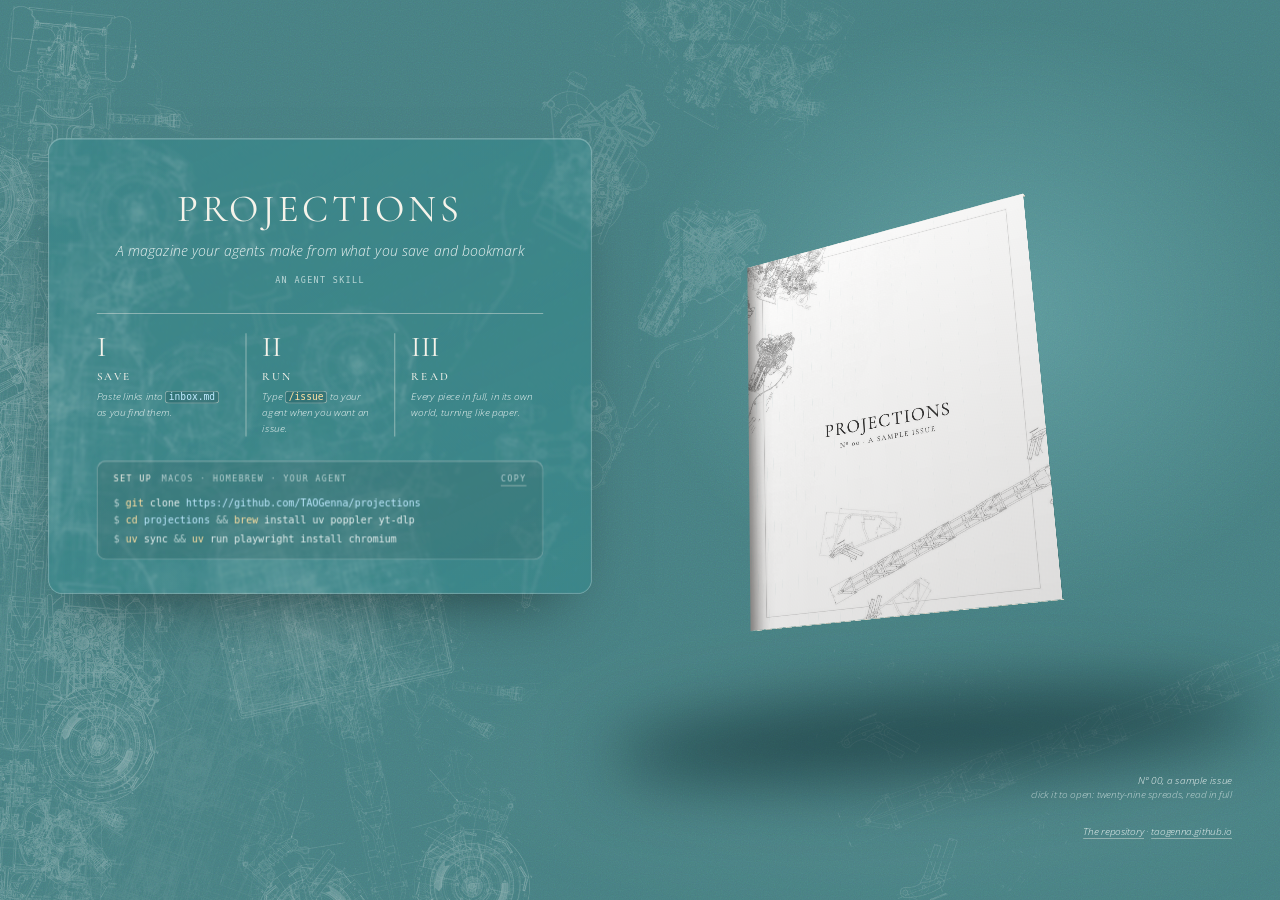
==== site/index.html @ 59bf190d "Projections A magazine your agents make from what you save and bookmark: every link read in full, in" ====
<!doctype html>
<html lang="en">
<head>
<meta charset="utf-8">
<meta name="viewport" content="width=device-width, initial-scale=1">
<title>Projections</title>
<meta name="description" content="A magazine your agents make from what you save and bookmark, on your own machine.">
<link rel="preconnect" href="https://fonts.googleapis.com">
<link rel="preconnect" href="https://fonts.gstatic.com" crossorigin>
<link href="https://fonts.googleapis.com/css2?family=Cormorant+Garamond:wght@400;500&family=Open+Sans:ital,wght@0,300;0,400;1,300&display=swap" rel="stylesheet">
<link rel="stylesheet" href="landing.css?v=94bffbba">
<style>
/* The landing: one portfolio page. The words in glass, the issue as a printed object, the cover's drawing imprinted
   across a teal ground, after the portfolio's bridge sheets. */
:root { --ground: #477f82; --ink: #f6f3ea; --body: #e8f1f0; --muted: rgba(236, 246, 245, .7); --line: rgba(246, 243, 234, .55);
  --lines: rgba(244, 250, 248, .32); --glow: rgba(150, 220, 222, .3); --glow2: rgba(255, 255, 255, .06); --shadow: rgba(8, 36, 40, .6);
  --glass-edge: rgba(255, 255, 255, .3); --glass-hi: rgba(255, 255, 255, .26); --inset: rgba(10, 45, 50, .22);
  --c-cmd: #ffe0a3; --c-str: #bfeaff; }
.light { position: fixed; inset: 0;  /* the ground fills the whole window; the lights sit where they fall on the page (--s: its scale) */
  background: radial-gradient(calc(620px * var(--s, 1)) calc(520px * var(--s, 1)) at calc(50% + 440px * var(--s, 1)) calc(50% - 170px * var(--s, 1)), var(--glow), transparent 72%),
              radial-gradient(calc(900px * var(--s, 1)) calc(300px * var(--s, 1)) at calc(50% + 350px * var(--s, 1)) calc(50% + 400px * var(--s, 1)), var(--glow2), transparent 70%); }
body > .grain { position: fixed; }
.canvas { overflow: visible; }  /* nothing is clipped at the page's edge: the shadow and an open issue may spill */
.stage { position: absolute; left: 1105px; top: 205px; transform: scale(.5); transform-origin: 0 0; cursor: pointer;
  z-index: 2; }  /* the issue floats in front of everything: the glass never has it behind, so never keeps a trace of it */
.mag-scene { position: absolute; left: 0; top: 0; perspective: 2600px; perspective-origin: 0 500px; }
.mag { position: absolute; left: 0; top: 0; transform-style: preserve-3d; transform-origin: 0 500px;
  transform: rotateX(calc(16deg - var(--py, 0) * 7deg)) rotateY(calc(-26deg + var(--px, 0) * 12deg)) rotateZ(-3deg)
    translateX(calc((var(--open, 0) - 1) * 400px)); }  /* closed, the cover sits where the open spread will be centred */
.strip, .block { position: absolute; left: 0; top: 0; transform-origin: 0 0; }
.strip { height: 1000px; background-repeat: no-repeat; backface-visibility: hidden; -webkit-backface-visibility: hidden; }
.strip::after { content: ""; position: absolute; inset: 0;  /* the light on this strip: set per frame, the page image stays */
  background: linear-gradient(to bottom, rgba(255, 250, 240, .05), rgba(20, 14, 8, .1)), linear-gradient(to right, var(--t0), var(--t1)); }
.block { background: repeating-linear-gradient(to bottom, #f1ece2 0 1.2px, #c8c0b1 1.2px 2.2px); }
.block.fore { background: repeating-linear-gradient(to right, #f1ece2 0 1.2px, #c8c0b1 1.2px 2.2px); }
.issue-cap button { all: unset; cursor: pointer; color: var(--body); border-bottom: 1px solid var(--line); }
.issue-cap button:hover { color: var(--ink); border-color: var(--ink); }
/* the cover's drawing, imprinted across the page: its lines only, a mask in --lines, so the ground can be any colour */
.imprint { position: fixed; inset: 0; background: var(--lines);
  -webkit-mask: url(landing/lines.webp) center / cover no-repeat; mask: url(landing/lines.webp) center / cover no-repeat; }
.box { /* frosted glass, as macOS draws a panel: a tint of the ground, the drawing blurred behind it, a light edge */
  border-radius: 18px; border-color: var(--glass-edge);
  background: linear-gradient(155deg, color-mix(in srgb, var(--ground) 16%, transparent), color-mix(in srgb, var(--ground) 6%, transparent));
  -webkit-backdrop-filter: blur(2px) saturate(1.3); backdrop-filter: blur(2px) saturate(1.3);
  box-shadow: inset 0 1px 0 var(--glass-hi), inset 0 0 0 1px rgba(255, 255, 255, .03), 0 40px 80px -40px rgba(0, 0, 0, .55); }
.box .setup { border-radius: 11px; border-color: var(--glass-edge); background: color-mix(in srgb, var(--ground) 18%, rgba(0, 0, 0, .07));
  -webkit-backdrop-filter: blur(4px); backdrop-filter: blur(4px); box-shadow: inset 0 1px 0 var(--glass-hi); }
.box code { border-radius: 5px; }
.cast { position: absolute; left: 760px; top: 800px; width: 820px; height: 110px; border-radius: 50%; background: var(--shadow);
  filter: blur(42px); transform: rotate(-4deg); }
</style>
</head>
<body>
<div class="light"></div>
<div class="imprint" aria-hidden="true"></div>
<div class="grain"></div>
<div class="canvas">
  <div class="cast"></div>
  <div class="stage" id="stage" role="button" tabindex="0" aria-label="Nº 00, a sample issue: open it and turn its pages"></div>

  <div class="box">
    <h1>Projections</h1>
    <p class="sub">A magazine your agents make from what you save and bookmark</p>
    <p class="tags"><span>An agent skill</span></p>
    <ol class="steps">
      <li><b>I</b><strong>Save</strong><span>Paste links into <code class="file">inbox.md</code> as you find them.</span></li>
      <li><b>II</b><strong>Run</strong><span>Type <code class="cmd">/issue</code> to your agent when you want an issue.</span></li>
      <li><b>III</b><strong>Read</strong><span>Every piece in full, in its own world, turning like paper.</span></li>
    </ol>
    <div class="setup">
      <div class="setup-head"><span>Set up</span><small>macOS · Homebrew · your agent</small><button class="copy">Copy</button></div>
<pre><i>$ </i><b>git</b> clone <u>https://github.com/TAOGenna/projections</u>
<i>$ </i><b>cd</b> <u>projections</u> <i>&amp;&amp;</i> <b>brew</b> install uv poppler yt-dlp
<i>$ </i><b>uv</b> sync <i>&amp;&amp;</i> <b>uv</b> run playwright install chromium</pre>
    </div>
  </div>

  <div class="cap issue-cap" id="cap" style="left:1140px;top:905px;text-align:right;width:400px"></div>
  <p class="links" style="left:1240px;top:956px;text-align:right;width:300px"><a href="https://github.com/TAOGenna/projections">The repository</a> ·
    <a href="https://taogenna.github.io">taogenna.github.io</a></p>
</div>
<script src="landing.js?v=94bffbba"></script>
<script type="module">
import { book } from './landing/magazine.js?v=94bffbba';
const PV = '107d3f1a';  // the pages' version: a new render reaches every browser
const COUNT = 29, stage = document.getElementById('stage'), cap = document.getElementById('cap');
const issue = book(stage, {
  count: COUNT, pages: (k, side) => `landing/pages/s${String(k).padStart(2, '0')}-${side}.jpg?v=${PV}`,
  onchange: k => {  // what the caption says depends on where the issue is open
    cap.innerHTML = k === 1
      ? 'Nº 00, a sample issue<small>click it to open: twenty-nine spreads, read in full</small>'
      : `Pages ${2 * k - 2}–${2 * k - 1} of ${2 * COUNT}<small>click a page or use ← → · <button id="full">full screen</button> · <button id="shut">close</button></small>`;
    document.getElementById('full')?.addEventListener('click', () => openFull(k));
    document.getElementById('shut')?.addEventListener('click', () => issue.close());
  },
});
function openFull(k) {  // the reader over the page, at the same spread
  const el = Object.assign(document.createElement('span'), { hidden: true });
  el.dataset.s = k; document.body.append(el); el.click(); el.remove();
}
stage.addEventListener('click', e => { if (issue.spread === 1 || e.clientX > issue.spine()) issue.next(); else issue.prev(); });
addEventListener('keydown', e => {
  if (document.querySelector('.lightbox.on')) return;
  if (e.key === 'ArrowRight') issue.next(); else if (e.key === 'ArrowLeft') issue.prev(); else if (e.key === 'Enter' && issue.spread === 1) issue.next();
});
</script>
</body>
</html>
---- site/landing.css ----
/* What every landing page shares: a fixed 1600 × 1000 portfolio page scaled to the window, the box of words,
   and the issue opening over the page. Each page sets its own ground and its --ink, --body, --muted, --line. */
:root {
  --display: "Cormorant Garamond", Garamond, serif; --house: "Open Sans", system-ui, sans-serif;
  --mono: ui-monospace, "SF Mono", Menlo, monospace;
}
* { box-sizing: border-box; }
html, body { margin: 0; height: 100%; overflow: hidden; }
body { background: var(--ground); font: 300 14px/1.6 var(--house); color: var(--body); }
.canvas { position: fixed; left: 50%; top: 50%; width: 1600px; height: 1000px; transform-origin: 50% 50%; overflow: hidden; }
.grain { position: absolute; inset: 0; pointer-events: none; opacity: .14; mix-blend-mode: overlay;
  background-image: url("data:image/svg+xml,%3Csvg xmlns='http://www.w3.org/2000/svg' width='220' height='220'%3E%3Cfilter id='n'%3E%3CfeTurbulence type='fractalNoise' baseFrequency='.85' numOctaves='3' stitchTiles='stitch'/%3E%3C/filter%3E%3Crect width='220' height='220' filter='url(%23n)'/%3E%3C/svg%3E"); }

/* the box of words, after the portfolio's opener, in order of how loud: the name and what it is; three steps; the
   setup, set apart on its own inset */
.box { position: absolute; left: 60px; top: 110px; width: 680px; border: 1px solid var(--line); padding: 64px 60px 42px; text-align: center; }
.box h1 { margin: 0; font: 400 48px/1 var(--display); letter-spacing: .09em; text-transform: uppercase; color: var(--ink); }
.box .sub { margin: 16px 0 0; font: italic 300 18px/1.4 var(--house); color: var(--body); }
.box .tags { margin: 18px 0 0; font: 400 10.5px/1 var(--mono); letter-spacing: .16em; text-transform: uppercase; color: var(--muted); }
.box .tags span + span::before { content: "·"; margin: 0 12px; }
.box code { font: 12px var(--mono); font-style: normal; padding: 1px 5px; border-radius: 3px; background: var(--inset);
  box-shadow: inset 0 0 0 1px var(--line); }
.box code.cmd { color: var(--c-cmd); }
.box code.file { color: var(--c-str); }
.steps { list-style: none; margin: 36px 0 0; padding: 24px 0 0; border-top: 1px solid var(--line); display: grid;
  grid-template-columns: repeat(3, 1fr); text-align: left; }
.steps li { padding: 0 20px; border-left: 1px solid var(--line); }
.steps li:first-child { padding-left: 0; border-left: 0; }
.steps li:last-child { padding-right: 0; }
.steps b { display: block; font: 400 36px/1 var(--display); color: var(--ink); }
.steps strong { display: block; margin: 12px 0 7px; font: 500 14px/1 var(--display); letter-spacing: .18em; text-transform: uppercase; color: var(--ink); }
.steps span { display: block; font: italic 300 13px/1.55 var(--house); color: var(--body); }
.setup { margin: 30px 0 0; padding: 16px 20px 14px; text-align: left; background: var(--inset); border: 1px solid var(--line); }
.setup-head { display: flex; align-items: baseline; gap: 12px; margin-bottom: 10px; font: 400 10.5px/1 var(--mono);
  letter-spacing: .16em; text-transform: uppercase; }
.setup-head span { color: var(--ink); }
.setup-head small { font-size: inherit; color: var(--muted); }
.setup pre { margin: 0; font: 12.5px/1.8 var(--mono); color: var(--body); white-space: pre-wrap; }
.setup pre i { font-style: normal; color: var(--muted); user-select: none; }  /* the prompt and the && between commands */
.setup pre b { font-weight: 400; color: var(--c-cmd); }                   /* the command */
.setup pre u { text-decoration: none; color: var(--c-str); }              /* the address, the folder */
.copy { all: unset; margin-left: auto; cursor: pointer; color: var(--muted); border-bottom: 1px solid var(--line); padding-bottom: 3px; }
.copy:hover { color: var(--ink); border-color: var(--ink); }
.links { position: absolute; font: italic 300 12px/1.5 var(--house); color: var(--muted); }
.links a { color: var(--body); text-decoration: none; border-bottom: 1px solid var(--line); }
.links a:hover { color: var(--ink); border-color: var(--ink); }

/* captions, the portfolio's: line one says what it is, line two, lighter, what it's made of */
.cap { position: absolute; font: italic 300 13px/1.35 var(--house); color: var(--body); }
.cap small { display: block; font-size: 12px; color: var(--muted); }
[data-s] { cursor: pointer; }

/* the issue, opened over the page */
.lightbox { position: fixed; inset: 0; z-index: 9; display: grid; place-items: center; background: rgba(8, 8, 9, .92);
  opacity: 0; pointer-events: none; transition: opacity .4s; }
.lightbox.on { opacity: 1; pointer-events: auto; }
.lb-reader { position: relative; width: min(94vw, calc(88vh * 1.6)); aspect-ratio: 16 / 10; box-shadow: 0 40px 90px -20px #000; }
.lb-reader iframe { position: absolute; inset: 0; width: 100%; height: 100%; border: 0; }
.lb-close { all: unset; position: absolute; top: 20px; right: 26px; cursor: pointer; font: 400 11px/1 var(--mono); letter-spacing: .14em;
  text-transform: uppercase; color: #ddd6c8; }
.lb-hint { position: absolute; bottom: 18px; left: 0; right: 0; text-align: center; font: 400 11px/1 var(--mono); letter-spacing: .14em;
  text-transform: uppercase; color: rgba(221, 214, 200, .55); }
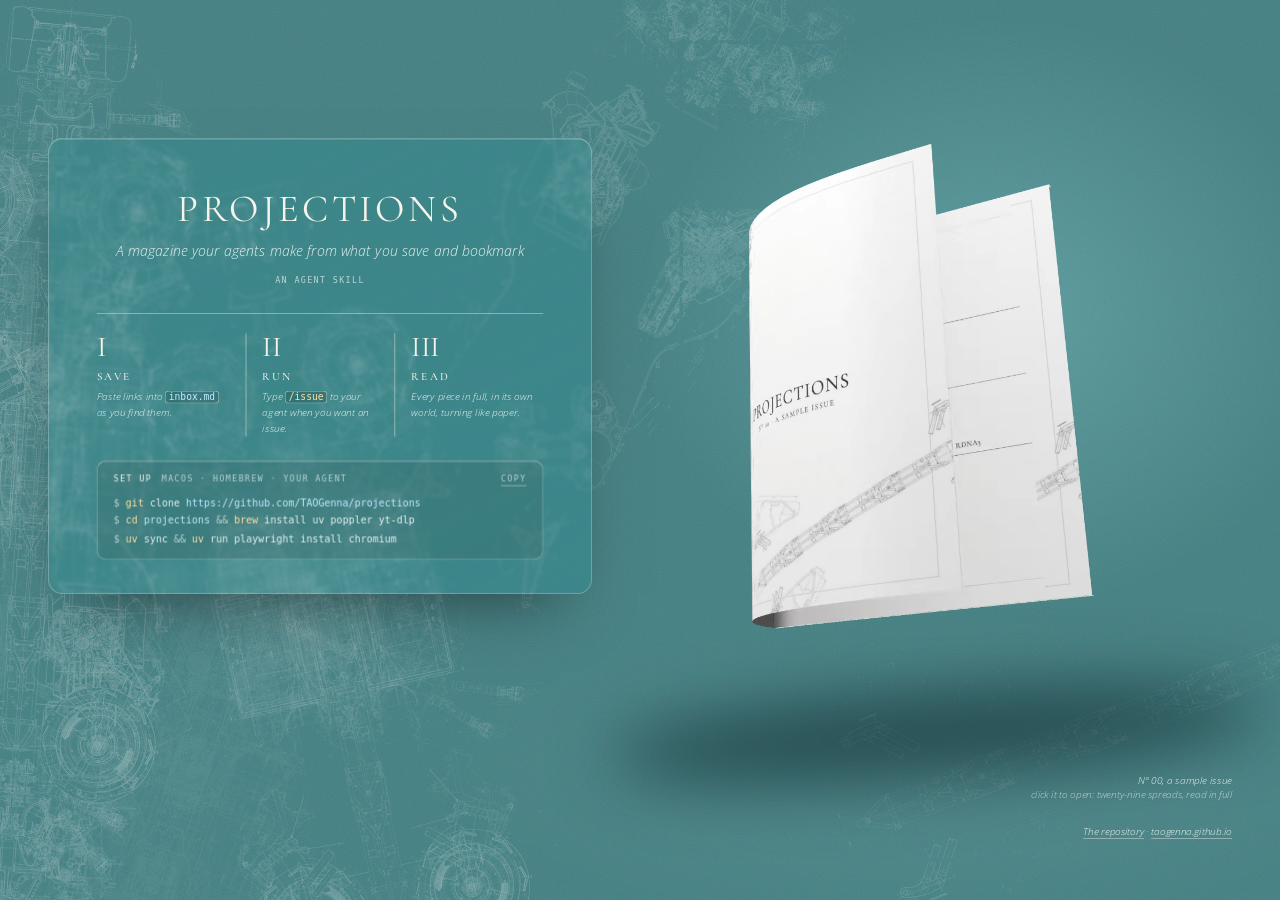
==== commit d6f78772: "Play a take of the issue on the landing instead of building it live The 3D magazine cost ~73% of a c" ====
--- a/site/index.html
+++ b/site/index.html
@@ -21,20 +21,8 @@
               radial-gradient(calc(900px * var(--s, 1)) calc(300px * var(--s, 1)) at calc(50% + 350px * var(--s, 1)) calc(50% + 400px * var(--s, 1)), var(--glow2), transparent 70%); }
 body > .grain { position: fixed; }
 .canvas { overflow: visible; }  /* nothing is clipped at the page's edge: the shadow and an open issue may spill */
-.stage { position: absolute; left: 1105px; top: 205px; transform: scale(.5); transform-origin: 0 0; cursor: pointer;
+.take { position: absolute; left: 691.7px; top: 48.3px; width: 868px; height: 701.3px;  /* filmed by making/take.py */
   z-index: 2; }  /* the issue floats in front of everything: the glass never has it behind, so never keeps a trace of it */
-.mag-scene { position: absolute; left: 0; top: 0; perspective: 2600px; perspective-origin: 0 500px; }
-.mag { position: absolute; left: 0; top: 0; transform-style: preserve-3d; transform-origin: 0 500px;
-  transform: rotateX(calc(16deg - var(--py, 0) * 7deg)) rotateY(calc(-26deg + var(--px, 0) * 12deg)) rotateZ(-3deg)
-    translateX(calc((var(--open, 0) - 1) * 400px)); }  /* closed, the cover sits where the open spread will be centred */
-.strip, .block { position: absolute; left: 0; top: 0; transform-origin: 0 0; }
-.strip { height: 1000px; background-repeat: no-repeat; backface-visibility: hidden; -webkit-backface-visibility: hidden; }
-.strip::after { content: ""; position: absolute; inset: 0;  /* the light on this strip: set per frame, the page image stays */
-  background: linear-gradient(to bottom, rgba(255, 250, 240, .05), rgba(20, 14, 8, .1)), linear-gradient(to right, var(--t0), var(--t1)); }
-.block { background: repeating-linear-gradient(to bottom, #f1ece2 0 1.2px, #c8c0b1 1.2px 2.2px); }
-.block.fore { background: repeating-linear-gradient(to right, #f1ece2 0 1.2px, #c8c0b1 1.2px 2.2px); }
-.issue-cap button { all: unset; cursor: pointer; color: var(--body); border-bottom: 1px solid var(--line); }
-.issue-cap button:hover { color: var(--ink); border-color: var(--ink); }
 /* the cover's drawing, imprinted across the page: its lines only, a mask in --lines, so the ground can be any colour */
 .imprint { position: fixed; inset: 0; background: var(--lines);
   -webkit-mask: url(landing/lines.webp) center / cover no-repeat; mask: url(landing/lines.webp) center / cover no-repeat; }
@@ -56,7 +44,11 @@
 <div class="grain"></div>
 <div class="canvas">
   <div class="cast"></div>
-  <div class="stage" id="stage" role="button" tabindex="0" aria-label="Nº 00, a sample issue: open it and turn its pages"></div>
+  <video class="take" data-s="1" autoplay muted loop playsinline poster="landing/take.webp?v=1" tabindex="0" role="button"
+    aria-label="Nº 00, a sample issue: open it and turn its pages">
+    <source src="landing/take.mov?v=1" type="video/quicktime">  <!-- Safari: HEVC with alpha; the others skip it -->
+    <source src="landing/take.webm?v=1" type="video/webm">
+  </video>
 
   <div class="box">
     <h1>Projections</h1>
@@ -75,34 +67,10 @@
     </div>
   </div>
 
-  <div class="cap issue-cap" id="cap" style="left:1140px;top:905px;text-align:right;width:400px"></div>
+  <div class="cap" data-s="1" style="left:1140px;top:905px;text-align:right;width:400px">Nº 00, a sample issue<small>click it to open: twenty-nine spreads, read in full</small></div>
   <p class="links" style="left:1240px;top:956px;text-align:right;width:300px"><a href="https://github.com/TAOGenna/projections">The repository</a> ·
     <a href="https://taogenna.github.io">taogenna.github.io</a></p>
 </div>
 <script src="landing.js?v=94bffbba"></script>
-<script type="module">
-import { book } from './landing/magazine.js?v=94bffbba';
-const PV = '107d3f1a';  // the pages' version: a new render reaches every browser
-const COUNT = 29, stage = document.getElementById('stage'), cap = document.getElementById('cap');
-const issue = book(stage, {
-  count: COUNT, pages: (k, side) => `landing/pages/s${String(k).padStart(2, '0')}-${side}.jpg?v=${PV}`,
-  onchange: k => {  // what the caption says depends on where the issue is open
-    cap.innerHTML = k === 1
-      ? 'Nº 00, a sample issue<small>click it to open: twenty-nine spreads, read in full</small>'
-      : `Pages ${2 * k - 2}–${2 * k - 1} of ${2 * COUNT}<small>click a page or use ← → · <button id="full">full screen</button> · <button id="shut">close</button></small>`;
-    document.getElementById('full')?.addEventListener('click', () => openFull(k));
-    document.getElementById('shut')?.addEventListener('click', () => issue.close());
-  },
-});
-function openFull(k) {  // the reader over the page, at the same spread
-  const el = Object.assign(document.createElement('span'), { hidden: true });
-  el.dataset.s = k; document.body.append(el); el.click(); el.remove();
-}
-stage.addEventListener('click', e => { if (issue.spread === 1 || e.clientX > issue.spine()) issue.next(); else issue.prev(); });
-addEventListener('keydown', e => {
-  if (document.querySelector('.lightbox.on')) return;
-  if (e.key === 'ArrowRight') issue.next(); else if (e.key === 'ArrowLeft') issue.prev(); else if (e.key === 'Enter' && issue.spread === 1) issue.next();
-});
-</script>
 </body>
 </html>
